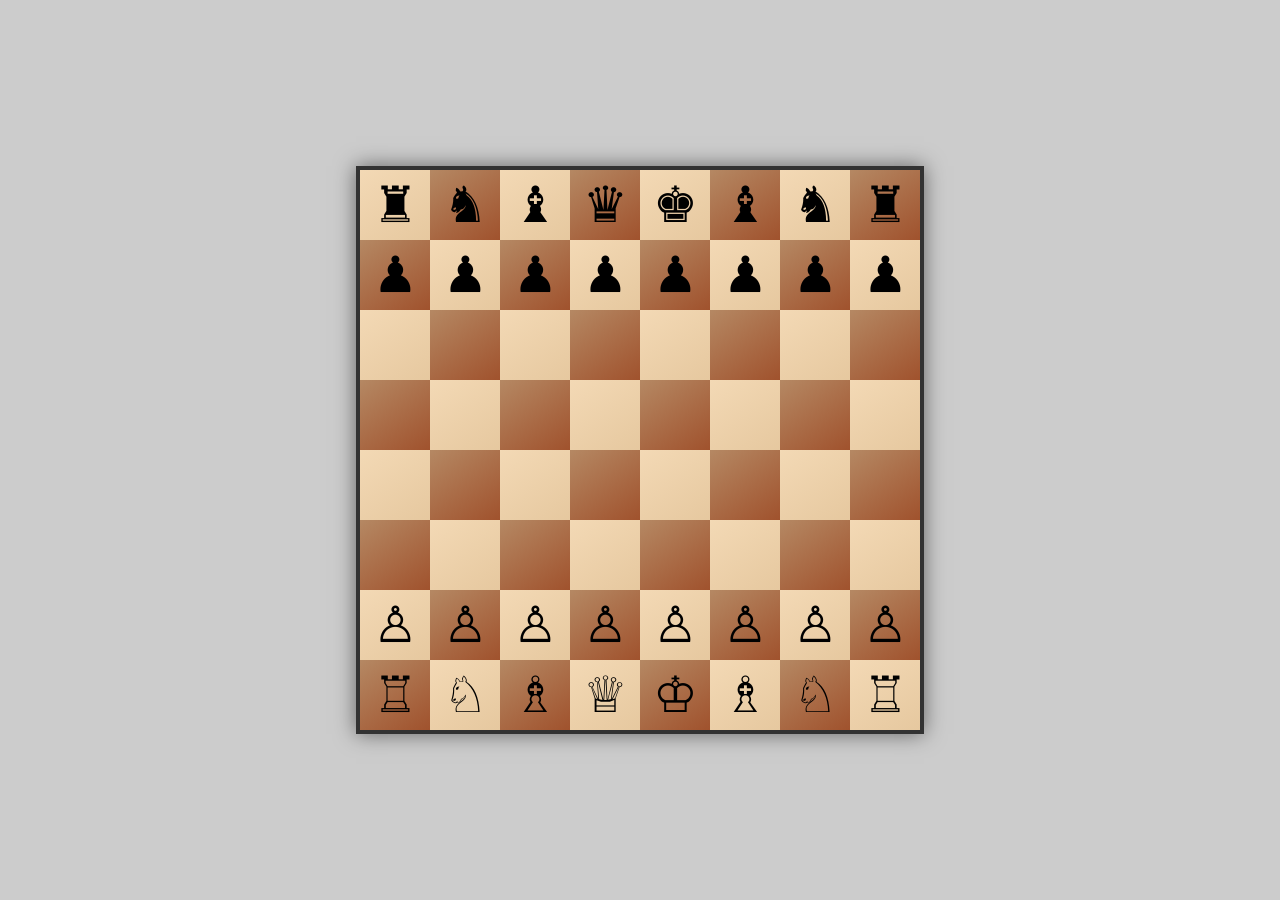
==== op.html @ dc3b0eb6 "Create op.html" ====
<!DOCTYPE html>
<html lang="en">
<head>
<meta charset="UTF-8">
<meta name="viewport" content="width=device-width, initial-scale=1.0">
<title>Chess Game</title>
<style>
    body {
        display: flex;
        justify-content: center;
        align-items: center;
        height: 100vh;
        margin: 0;
        background-color: #ccc;
        font-family: 'Segoe UI', Tahoma, Geneva, Verdana, sans-serif;
        overflow: hidden;
    }

    #chessboard {
        display: grid;
        grid-template-columns: repeat(8, 70px);
        grid-template-rows: repeat(8, 70px);
        border: 4px solid #333;
        box-shadow: 0 0 20px rgba(0,0,0,0.5);
        z-index: 1;
    }

    .cell {
        width: 70px;
        height: 70px;
        display: flex;
        justify-content: center;
        align-items: center;
        font-size: 50px;
        cursor: pointer;
        user-select: none;
        transition: all 0.2s ease;
    }

    .white {
        background: linear-gradient(145deg, #f3d9b5, #e6c89f);
    }

    .black {
        background: linear-gradient(145deg, #b58863, #a0522d);
    }

    .white-piece {
        color: #fff;
        text-shadow: 1px 1px 2px #000, 0 0 5px #000;
        font-weight: bold;
    }

    .black-piece {
        color: #000;
        text-shadow: 1px 1px 2px #fff, 0 0 3px #fff;
        font-weight: bold;
    }

    .selected {
        outline: 4px solid yellow;
        z-index: 2;
    }

    /* Game Over overlay */
    #gameOverOverlay {
        position: fixed;
        top: 0;
        left: 0;
        width: 100vw;
        height: 100vh;
        background: rgba(0,0,0,0.85);
        display: flex;
        justify-content: center;
        align-items: center;
        color: #fff;
        font-size: 60px;
        font-weight: bold;
        text-align: center;
        opacity: 0;
        pointer-events: none;
        z-index: 10;
        animation: glow 1.5s infinite alternate;
    }

    @keyframes glow {
        0% { text-shadow: 0 0 10px #fff, 0 0 20px #ff0, 0 0 30px #ff0, 0 0 40px #ff0; }
        50% { text-shadow: 0 0 20px #fff, 0 0 30px #ff0, 0 0 40px #ff0, 0 0 50px #ff0; }
        100% { text-shadow: 0 0 30px #fff, 0 0 40px #ff0, 0 0 50px #ff0, 0 0 60px #ff0; }
    }
</style>
</head>
<body>

<div id="chessboard"></div>
<div id="gameOverOverlay"></div>

<script src="funtion.js"></script>

</body>
</html>
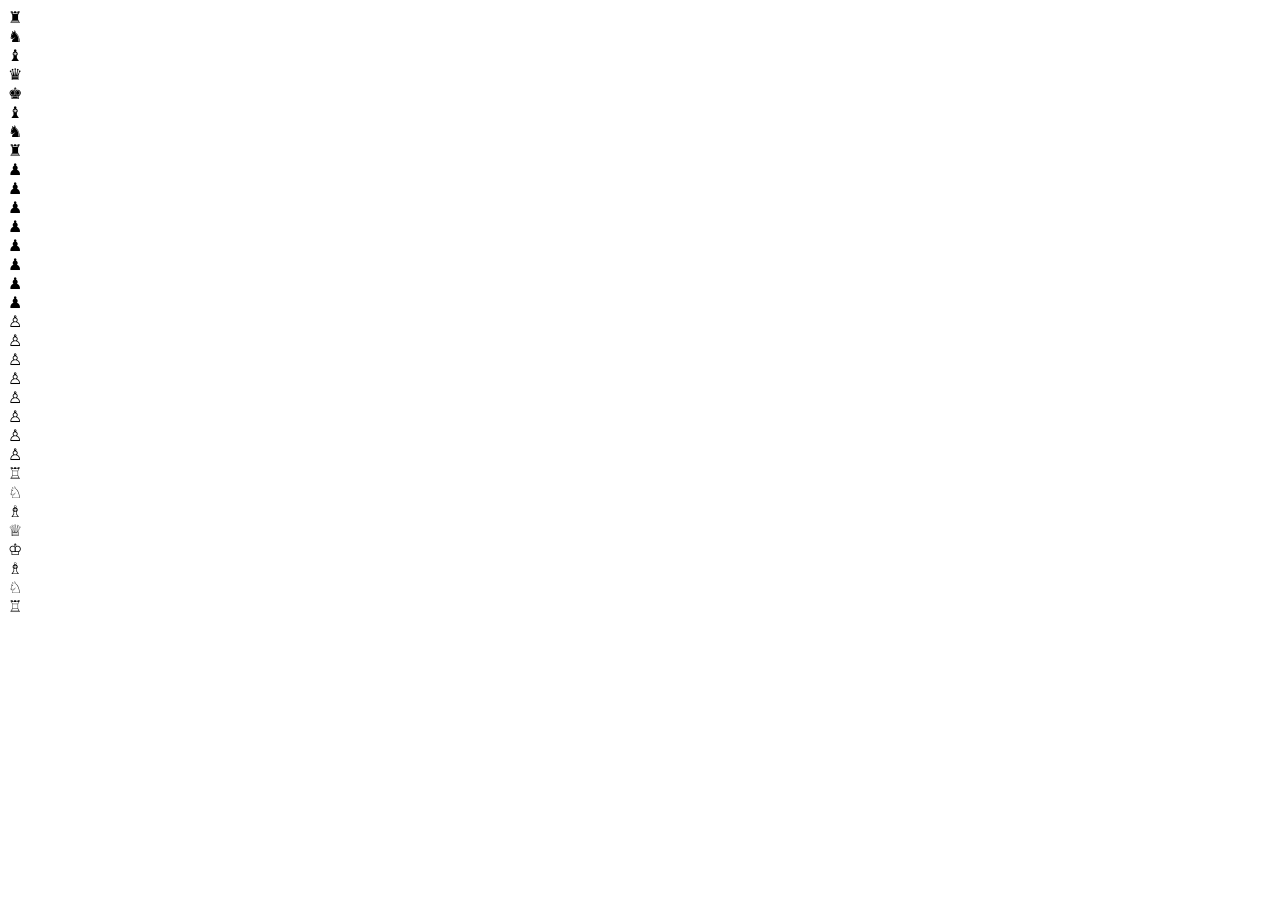
==== commit cae92665: "Update op.html" ====
--- a/op.html
+++ b/op.html
@@ -4,91 +4,7 @@
 <meta charset="UTF-8">
 <meta name="viewport" content="width=device-width, initial-scale=1.0">
 <title>Chess Game</title>
-<style>
-    body {
-        display: flex;
-        justify-content: center;
-        align-items: center;
-        height: 100vh;
-        margin: 0;
-        background-color: #ccc;
-        font-family: 'Segoe UI', Tahoma, Geneva, Verdana, sans-serif;
-        overflow: hidden;
-    }
-
-    #chessboard {
-        display: grid;
-        grid-template-columns: repeat(8, 70px);
-        grid-template-rows: repeat(8, 70px);
-        border: 4px solid #333;
-        box-shadow: 0 0 20px rgba(0,0,0,0.5);
-        z-index: 1;
-    }
-
-    .cell {
-        width: 70px;
-        height: 70px;
-        display: flex;
-        justify-content: center;
-        align-items: center;
-        font-size: 50px;
-        cursor: pointer;
-        user-select: none;
-        transition: all 0.2s ease;
-    }
-
-    .white {
-        background: linear-gradient(145deg, #f3d9b5, #e6c89f);
-    }
-
-    .black {
-        background: linear-gradient(145deg, #b58863, #a0522d);
-    }
-
-    .white-piece {
-        color: #fff;
-        text-shadow: 1px 1px 2px #000, 0 0 5px #000;
-        font-weight: bold;
-    }
-
-    .black-piece {
-        color: #000;
-        text-shadow: 1px 1px 2px #fff, 0 0 3px #fff;
-        font-weight: bold;
-    }
-
-    .selected {
-        outline: 4px solid yellow;
-        z-index: 2;
-    }
-
-    /* Game Over overlay */
-    #gameOverOverlay {
-        position: fixed;
-        top: 0;
-        left: 0;
-        width: 100vw;
-        height: 100vh;
-        background: rgba(0,0,0,0.85);
-        display: flex;
-        justify-content: center;
-        align-items: center;
-        color: #fff;
-        font-size: 60px;
-        font-weight: bold;
-        text-align: center;
-        opacity: 0;
-        pointer-events: none;
-        z-index: 10;
-        animation: glow 1.5s infinite alternate;
-    }
-
-    @keyframes glow {
-        0% { text-shadow: 0 0 10px #fff, 0 0 20px #ff0, 0 0 30px #ff0, 0 0 40px #ff0; }
-        50% { text-shadow: 0 0 20px #fff, 0 0 30px #ff0, 0 0 40px #ff0, 0 0 50px #ff0; }
-        100% { text-shadow: 0 0 30px #fff, 0 0 40px #ff0, 0 0 50px #ff0, 0 0 60px #ff0; }
-    }
-</style>
+<link rel="stylesheet" href="style.css">
 </head>
 <body>
 
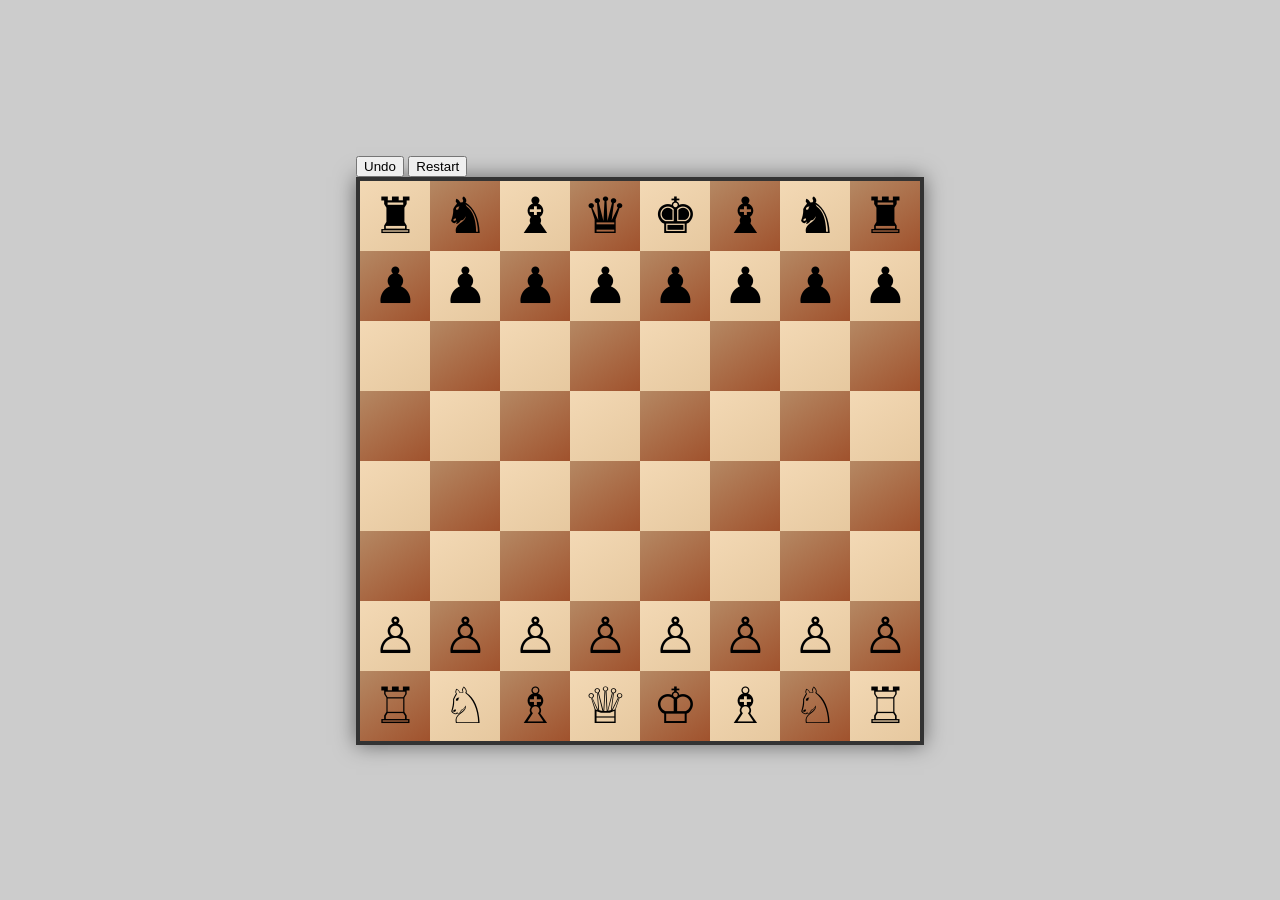
==== commit cf58b0f4: "Update op.html" ====
--- a/op.html
+++ b/op.html
@@ -8,7 +8,13 @@
 </head>
 <body>
 
+<div id="gameContainer">
+<div id="controls">
+  <button onclick="undoMove()">Undo</button>
+  <button onclick="restartGame()">Restart</button>
+</div>
 <div id="chessboard"></div>
+</div>
 <div id="gameOverOverlay"></div>
 
 <script src="funtion.js"></script>
--- a/style.css
+++ b/style.css
@@ -0,0 +1,83 @@
+  body {
+        display: flex;
+        justify-content: center;
+        align-items: center;
+        height: 100vh;
+        margin: 0;
+        background-color: #ccc;
+        font-family: 'Segoe UI', Tahoma, Geneva, Verdana, sans-serif;
+        overflow: hidden;
+    }
+
+    #chessboard {
+        display: grid;
+        grid-template-columns: repeat(8, 70px);
+        grid-template-rows: repeat(8, 70px);
+        border: 4px solid #333;
+        box-shadow: 0 0 20px rgba(0,0,0,0.5);
+        z-index: 1;
+    }
+
+    .cell {
+        width: 70px;
+        height: 70px;
+        display: flex;
+        justify-content: center;
+        align-items: center;
+        font-size: 50px;
+        cursor: pointer;
+        user-select: none;
+        transition: all 0.2s ease;
+    }
+
+    .white {
+        background: linear-gradient(145deg, #f3d9b5, #e6c89f);
+    }
+
+    .black {
+        background: linear-gradient(145deg, #b58863, #a0522d);
+    }
+
+    .white-piece {
+        color: #fff;
+        text-shadow: 1px 1px 2px #000, 0 0 5px #000;
+        font-weight: bold;
+    }
+
+    .black-piece {
+        color: #000;
+        text-shadow: 1px 1px 2px #fff, 0 0 3px #fff;
+        font-weight: bold;
+    }
+
+    .selected {
+        outline: 4px solid yellow;
+        z-index: 2;
+    }
+
+    
+    #gameOverOverlay {
+        position: fixed;
+        top: 0;
+        left: 0;
+        width: 100vw;
+        height: 100vh;
+        background: rgba(0,0,0,0.85);
+        display: flex;
+        justify-content: center;
+        align-items: center;
+        color: #fff;
+        font-size: 60px;
+        font-weight: bold;
+        text-align: center;
+        opacity: 0;
+        pointer-events: none;
+        z-index: 10;
+        animation: glow 1.5s infinite alternate;
+    }
+
+    @keyframes glow {
+        0% { text-shadow: 0 0 10px #fff, 0 0 20px #ff0, 0 0 30px #ff0, 0 0 40px #ff0; }
+        50% { text-shadow: 0 0 20px #fff, 0 0 30px #ff0, 0 0 40px #ff0, 0 0 50px #ff0; }
+        100% { text-shadow: 0 0 30px #fff, 0 0 40px #ff0, 0 0 50px #ff0, 0 0 60px #ff0; }
+    }
